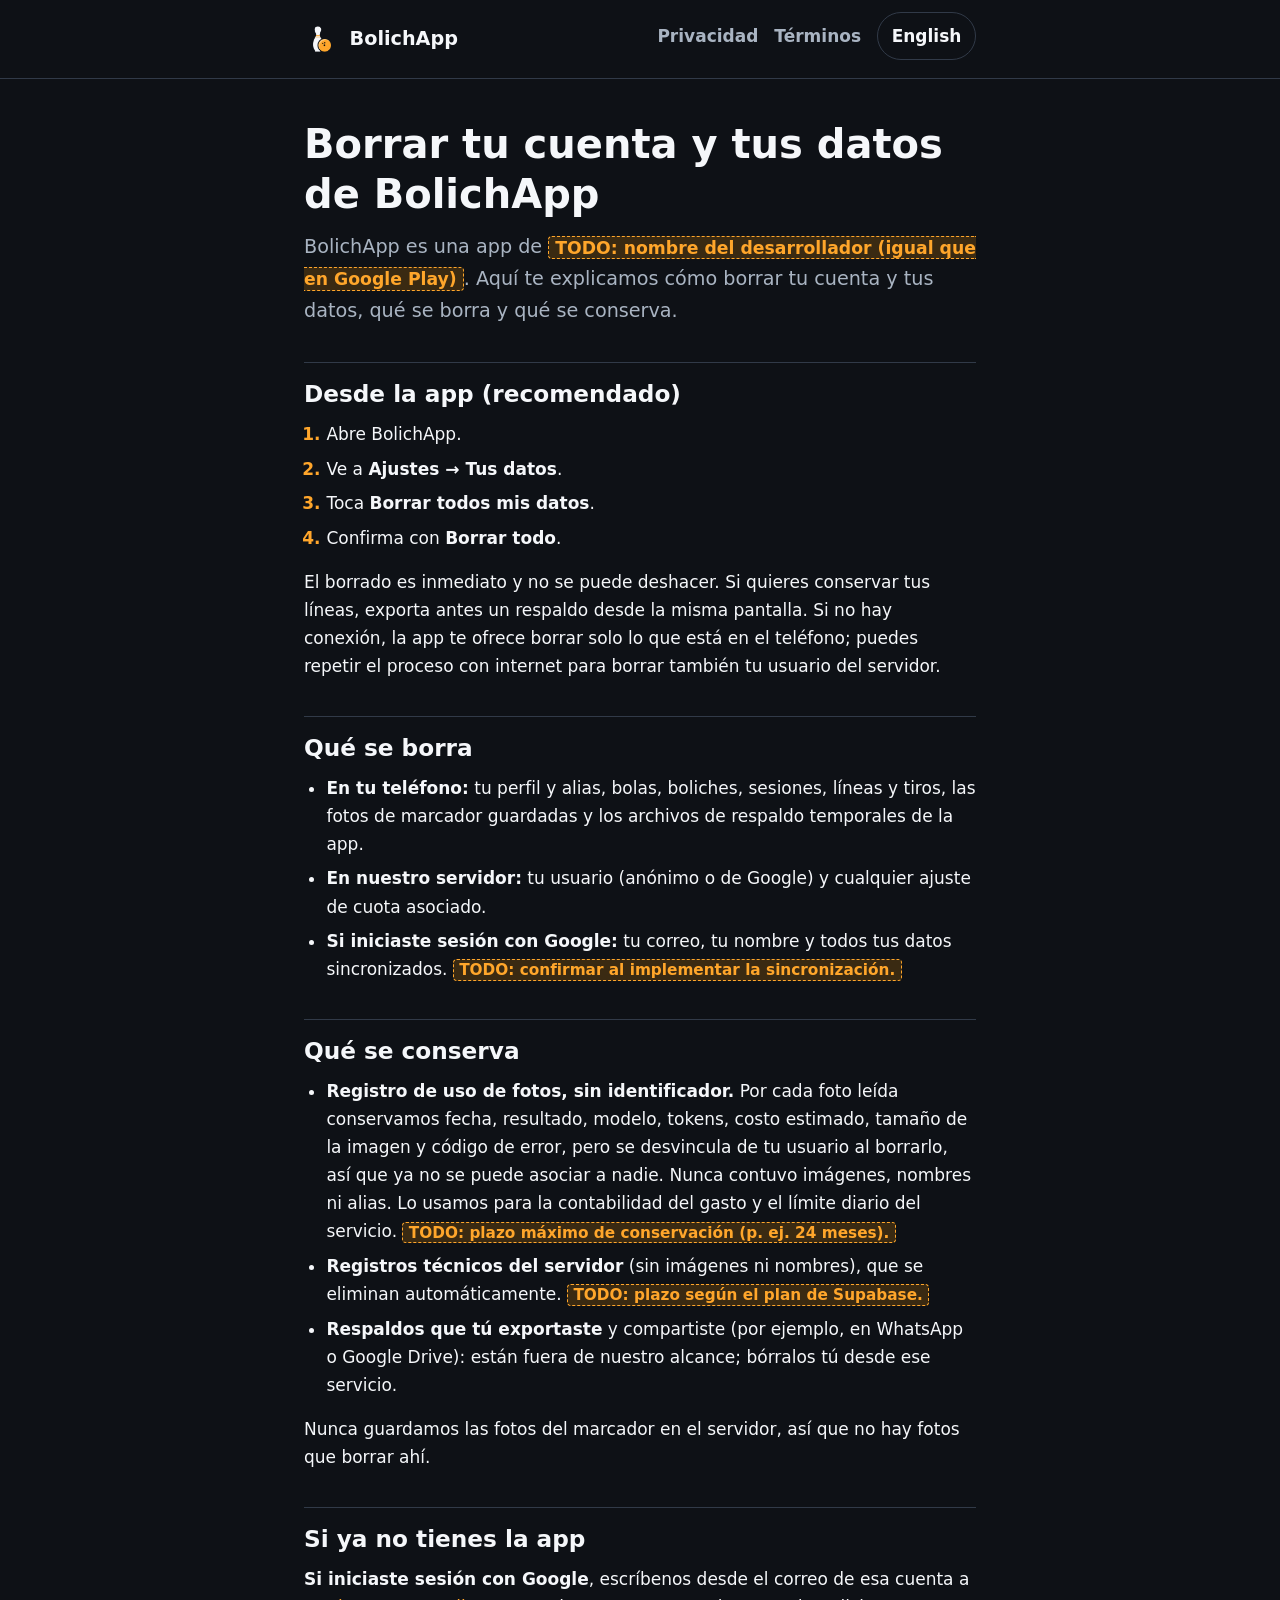
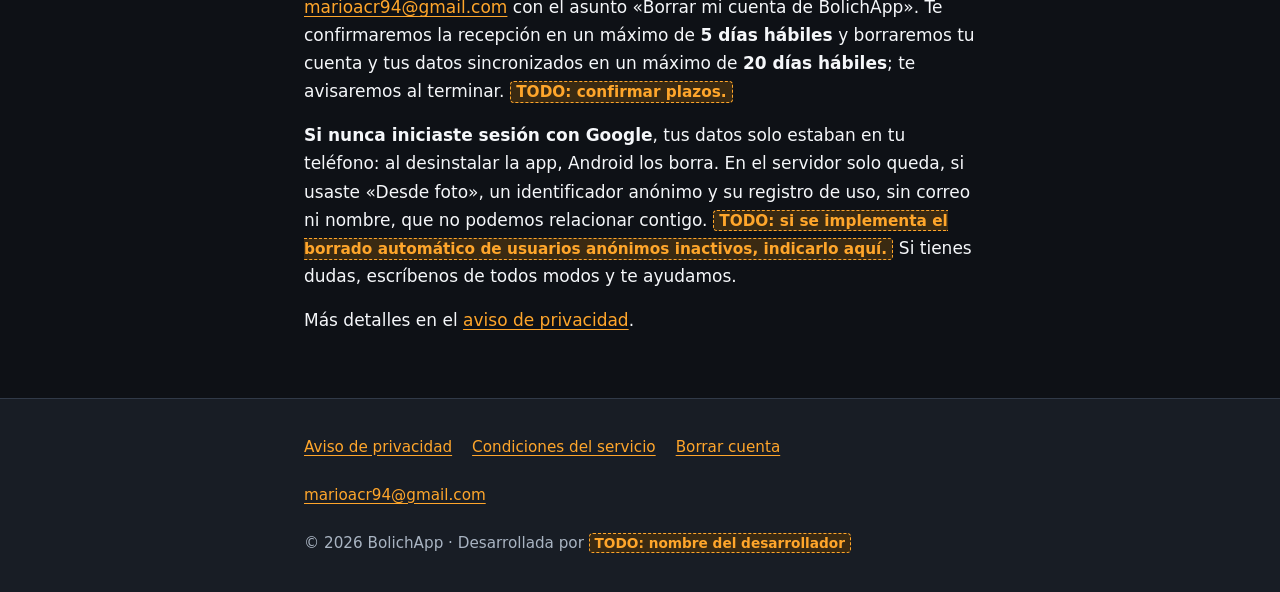
==== borrar-cuenta/index.html @ e895b665 "feat: initial public site" ====
<!doctype html>
<html lang="es-MX">
  <head>
    <meta charset="utf-8" />
    <meta name="viewport" content="width=device-width, initial-scale=1" />
    <title>Borrar tu cuenta · BolichApp</title>
    <meta
      name="description"
      content="Cómo borrar tu cuenta y tus datos de BolichApp, desde la app o por correo."
    />
    <meta name="theme-color" content="#0E1116" />
    <link rel="canonical" href="https://bolichapp.com/borrar-cuenta/" />
    <link rel="alternate" hreflang="es-MX" href="https://bolichapp.com/borrar-cuenta/" />
    <link rel="alternate" hreflang="en" href="https://bolichapp.com/en/delete-account/" />
    <link rel="alternate" hreflang="x-default" href="https://bolichapp.com/borrar-cuenta/" />
    <link rel="icon" href="/assets/favicon.png" type="image/png" />
    <link rel="apple-touch-icon" href="/assets/icon.png" />
    <link rel="stylesheet" href="/assets/style.css" />
  </head>
  <body>
    <a class="skip-link" href="#contenido">Saltar al contenido</a>
    <header class="site-header">
      <div class="wrap">
        <a class="brand" href="/"
          ><img src="/assets/icon.png" alt="" width="36" height="36" />BolichApp</a
        >
        <nav class="site-nav" aria-label="Principal">
          <ul>
            <li><a href="/privacidad/">Privacidad</a></li>
            <li><a href="/terminos/">Términos</a></li>
            <li>
              <a class="lang" href="/en/delete-account/" hreflang="en" lang="en">English</a>
            </li>
          </ul>
        </nav>
      </div>
    </header>

    <main id="contenido">
      <div class="wrap">
        <h1>Borrar tu cuenta y tus datos de BolichApp</h1>
        <p class="lead">
          BolichApp es una app de
          <span class="todo">TODO: nombre del desarrollador (igual que en Google Play)</span>. Aquí
          te explicamos cómo borrar tu cuenta y tus datos, qué se borra y qué se conserva.
        </p>

        <h2 id="app">Desde la app (recomendado)</h2>
        <ol class="steps">
          <li>Abre BolichApp.</li>
          <li>Ve a <span class="path">Ajustes → Tus datos</span>.</li>
          <li>Toca <span class="path">Borrar todos mis datos</span>.</li>
          <li>Confirma con <span class="path">Borrar todo</span>.</li>
        </ol>
        <p>
          El borrado es inmediato y no se puede deshacer. Si quieres conservar tus líneas, exporta
          antes un respaldo desde la misma pantalla. Si no hay conexión, la app te ofrece borrar
          solo lo que está en el teléfono; puedes repetir el proceso con internet para borrar
          también tu usuario del servidor.
        </p>

        <h2 id="que-se-borra">Qué se borra</h2>
        <ul>
          <li>
            <strong>En tu teléfono:</strong> tu perfil y alias, bolas, boliches, sesiones, líneas y
            tiros, las fotos de marcador guardadas y los archivos de respaldo temporales de la app.
          </li>
          <li>
            <strong>En nuestro servidor:</strong> tu usuario (anónimo o de Google) y cualquier
            ajuste de cuota asociado.
          </li>
          <li>
            <strong>Si iniciaste sesión con Google:</strong> tu correo, tu nombre y todos tus datos
            sincronizados.
            <span class="todo">TODO: confirmar al implementar la sincronización.</span>
          </li>
        </ul>

        <h2 id="que-se-conserva">Qué se conserva</h2>
        <ul>
          <li>
            <strong>Registro de uso de fotos, sin identificador.</strong> Por cada foto leída
            conservamos fecha, resultado, modelo, tokens, costo estimado, tamaño de la imagen y
            código de error, pero se desvincula de tu usuario al borrarlo, así que ya no se puede
            asociar a nadie. Nunca contuvo imágenes, nombres ni alias. Lo usamos para la
            contabilidad del gasto y el límite diario del servicio.
            <span class="todo">TODO: plazo máximo de conservación (p. ej. 24 meses).</span>
          </li>
          <li>
            <strong>Registros técnicos del servidor</strong> (sin imágenes ni nombres), que se
            eliminan automáticamente.
            <span class="todo">TODO: plazo según el plan de Supabase.</span>
          </li>
          <li>
            <strong>Respaldos que tú exportaste</strong> y compartiste (por ejemplo, en WhatsApp o
            Google Drive): están fuera de nuestro alcance; bórralos tú desde ese servicio.
          </li>
        </ul>
        <p>
          Nunca guardamos las fotos del marcador en el servidor, así que no hay fotos que borrar
          ahí.
        </p>

        <h2 id="correo">Si ya no tienes la app</h2>
        <p>
          <strong>Si iniciaste sesión con Google</strong>, escríbenos desde el correo de esa cuenta
          a
          <a href="mailto:marioacr94@gmail.com?subject=Borrar%20mi%20cuenta%20de%20BolichApp"
            >marioacr94@gmail.com</a
          >
          con el asunto «Borrar mi cuenta de BolichApp». Te confirmaremos la recepción en un máximo
          de <strong>5 días hábiles</strong> y borraremos tu cuenta y tus datos sincronizados en un
          máximo de <strong>20 días hábiles</strong>; te avisaremos al terminar.
          <span class="todo">TODO: confirmar plazos.</span>
        </p>
        <p>
          <strong>Si nunca iniciaste sesión con Google</strong>, tus datos solo estaban en tu
          teléfono: al desinstalar la app, Android los borra. En el servidor solo queda, si usaste
          «Desde foto», un identificador anónimo y su registro de uso, sin correo ni nombre, que no
          podemos relacionar contigo.
          <span class="todo"
            >TODO: si se implementa el borrado automático de usuarios anónimos inactivos, indicarlo
            aquí.</span
          >
          Si tienes dudas, escríbenos de todos modos y te ayudamos.
        </p>
        <p>Más detalles en el <a href="/privacidad/">aviso de privacidad</a>.</p>
      </div>
    </main>

    <footer class="site-footer">
      <div class="wrap">
        <nav aria-label="Legal">
          <ul>
            <li><a href="/privacidad/">Aviso de privacidad</a></li>
            <li><a href="/terminos/">Condiciones del servicio</a></li>
            <li><a href="/borrar-cuenta/" aria-current="page">Borrar cuenta</a></li>
            <li><a href="mailto:marioacr94@gmail.com">marioacr94@gmail.com</a></li>
          </ul>
        </nav>
        <p>
          © 2026 BolichApp · Desarrollada por
          <span class="todo">TODO: nombre del desarrollador</span>
        </p>
      </div>
    </footer>
  </body>
</html>
---- assets/style.css ----
/*
 * BolichApp public site. Colors match the app (src/theme/tokens.ts); dark theme only.
 * No JavaScript, cookies or external resources: system fonts only.
 */
:root {
  color-scheme: dark;
  --background: #0e1116;
  --surface: #181d25;
  --surface-raised: #232a35;
  --border: #313a48;
  --text: #f5f7fa;
  --text-secondary: #a9b4c2;
  --primary: #ffa62b;
  --on-primary: #1b1200;
  --primary-muted: #3a2a12;
  --danger: #ff6b6b;
  --danger-muted: #3a1719;
  --info: #8ec5ff;
  --focus-surface: #172231;
  --focus-border: #2b3d55;
  --radius-sm: 8px;
  --radius-md: 12px;
  --radius-lg: 20px;
  --content: 44rem;
  --font:
    system-ui, -apple-system, 'Segoe UI', Roboto, 'Noto Sans', 'Helvetica Neue', Arial, sans-serif;
}

*,
*::before,
*::after {
  box-sizing: border-box;
}

html {
  -webkit-text-size-adjust: 100%;
  text-size-adjust: 100%;
}

body {
  margin: 0;
  background: var(--background);
  color: var(--text);
  font-family: var(--font);
  font-size: 1.0625rem;
  line-height: 1.65;
  overflow-wrap: break-word;
}

img {
  max-width: 100%;
  height: auto;
}

a {
  color: var(--primary);
  text-underline-offset: 0.18em;
}

a:hover {
  text-decoration-thickness: 2px;
}

:focus-visible {
  outline: 3px solid var(--info);
  outline-offset: 3px;
  border-radius: 4px;
}

.skip-link {
  position: absolute;
  left: 1rem;
  top: -4rem;
  z-index: 10;
  padding: 0.75rem 1rem;
  background: var(--primary);
  color: var(--on-primary);
  font-weight: 700;
  border-radius: var(--radius-sm);
  text-decoration: none;
}

.skip-link:focus {
  top: 1rem;
}

.wrap {
  width: 100%;
  max-width: var(--content);
  margin: 0 auto;
  padding: 0 1rem;
}

/* Header */
.site-header {
  border-bottom: 1px solid var(--border);
  background: var(--background);
}

.site-header .wrap {
  display: flex;
  flex-wrap: wrap;
  align-items: center;
  justify-content: space-between;
  gap: 0.5rem 1rem;
  padding-top: 0.75rem;
  padding-bottom: 0.75rem;
}

.brand {
  display: inline-flex;
  align-items: center;
  gap: 0.6rem;
  min-height: 48px;
  color: var(--text);
  font-weight: 800;
  font-size: 1.2rem;
  text-decoration: none;
}

.brand img {
  width: 36px;
  height: 36px;
  border-radius: var(--radius-sm);
}

.site-nav ul {
  display: flex;
  flex-wrap: wrap;
  align-items: center;
  gap: 0.25rem 1rem;
  margin: 0;
  padding: 0;
  list-style: none;
}

.site-nav a {
  display: inline-flex;
  align-items: center;
  min-height: 48px;
  color: var(--text-secondary);
  text-decoration: none;
  font-weight: 600;
}

.site-nav a:hover,
.site-nav a[aria-current='page'] {
  color: var(--text);
}

.site-nav a[aria-current='page'] {
  text-decoration: underline;
  text-decoration-color: var(--primary);
  text-decoration-thickness: 2px;
}

.site-nav .lang {
  padding: 0 0.85rem;
  border: 1px solid var(--border);
  border-radius: 999px;
  color: var(--text);
}

/* Main */
main {
  padding: 2rem 0 3rem;
}

h1,
h2,
h3 {
  line-height: 1.25;
  margin: 2.25rem 0 0.75rem;
}

h1 {
  font-size: clamp(1.9rem, 5vw, 2.5rem);
  font-weight: 800;
  margin-top: 0.5rem;
}

h2 {
  font-size: 1.45rem;
  padding-top: 1rem;
  border-top: 1px solid var(--border);
}

h3 {
  font-size: 1.15rem;
  margin-top: 1.75rem;
}

p,
ul,
ol,
dl {
  margin: 0 0 1rem;
}

ul,
ol {
  padding-left: 1.4rem;
}

li {
  margin-bottom: 0.4rem;
}

li > ul {
  margin-top: 0.4rem;
}

strong {
  font-weight: 700;
}

.lead {
  font-size: 1.2rem;
  color: var(--text-secondary);
}

.meta {
  color: var(--text-secondary);
  font-size: 0.95rem;
}

.card {
  margin: 1.25rem 0;
  padding: 1rem 1.25rem;
  background: var(--surface);
  border: 1px solid var(--border);
  border-radius: var(--radius-md);
}

.card > :last-child {
  margin-bottom: 0;
}

.card h2,
.card h3 {
  margin-top: 0;
  padding-top: 0;
  border-top: 0;
}

.card.focus {
  background: var(--focus-surface);
  border-color: var(--focus-border);
}

.card.warning {
  background: var(--danger-muted);
  border-color: var(--danger);
}

.toc ol {
  margin: 0;
  columns: 2 14rem;
  column-gap: 2rem;
}

.toc li {
  break-inside: avoid;
}

.steps li::marker {
  color: var(--primary);
  font-weight: 700;
}

.path {
  font-weight: 700;
  color: var(--text);
}

kbd,
code {
  font-family: ui-monospace, 'Cascadia Code', Consolas, monospace;
  font-size: 0.92em;
  padding: 0.1em 0.35em;
  background: var(--surface-raised);
  border-radius: 4px;
}

/* Pending items the developer must confirm before publishing (grep "TODO"). */
.todo {
  display: inline;
  padding: 0.05em 0.35em;
  background: var(--primary-muted);
  color: var(--primary);
  border: 1px dashed var(--primary);
  border-radius: 4px;
  font-size: 0.9em;
  font-weight: 600;
}

/* Home */
.hero {
  display: grid;
  gap: 1.25rem;
  justify-items: start;
  padding: 1rem 0 1.5rem;
}

.hero img {
  width: 104px;
  height: 104px;
  border-radius: 24px;
}

.hero h1 {
  margin: 0;
}

.hero .lead {
  margin: 0;
}

.button {
  display: inline-flex;
  align-items: center;
  justify-content: center;
  min-height: 48px;
  padding: 0.6rem 1.4rem;
  border-radius: 999px;
  background: var(--primary);
  color: var(--on-primary);
  font-weight: 700;
  text-decoration: none;
}

.features {
  display: grid;
  gap: 1rem;
  grid-template-columns: repeat(auto-fit, minmax(16rem, 1fr));
  margin: 1.5rem 0;
  padding: 0;
  list-style: none;
}

.features li {
  margin: 0;
  padding: 1rem 1.25rem;
  background: var(--surface);
  border: 1px solid var(--border);
  border-radius: var(--radius-md);
}

.features h3 {
  margin: 0 0 0.4rem;
  color: var(--primary);
}

.features p {
  margin: 0;
  color: var(--text-secondary);
}

/* Footer */
.site-footer {
  border-top: 1px solid var(--border);
  background: var(--surface);
  color: var(--text-secondary);
  font-size: 0.95rem;
}

.site-footer .wrap {
  padding-top: 1.5rem;
  padding-bottom: 2rem;
}

.site-footer ul {
  display: flex;
  flex-wrap: wrap;
  gap: 0 1.25rem;
  margin: 0 0 0.75rem;
  padding: 0;
  list-style: none;
}

.site-footer li {
  margin: 0;
}

.site-footer a {
  display: inline-flex;
  align-items: center;
  min-height: 48px;
}

.site-footer p {
  margin: 0.25rem 0;
}
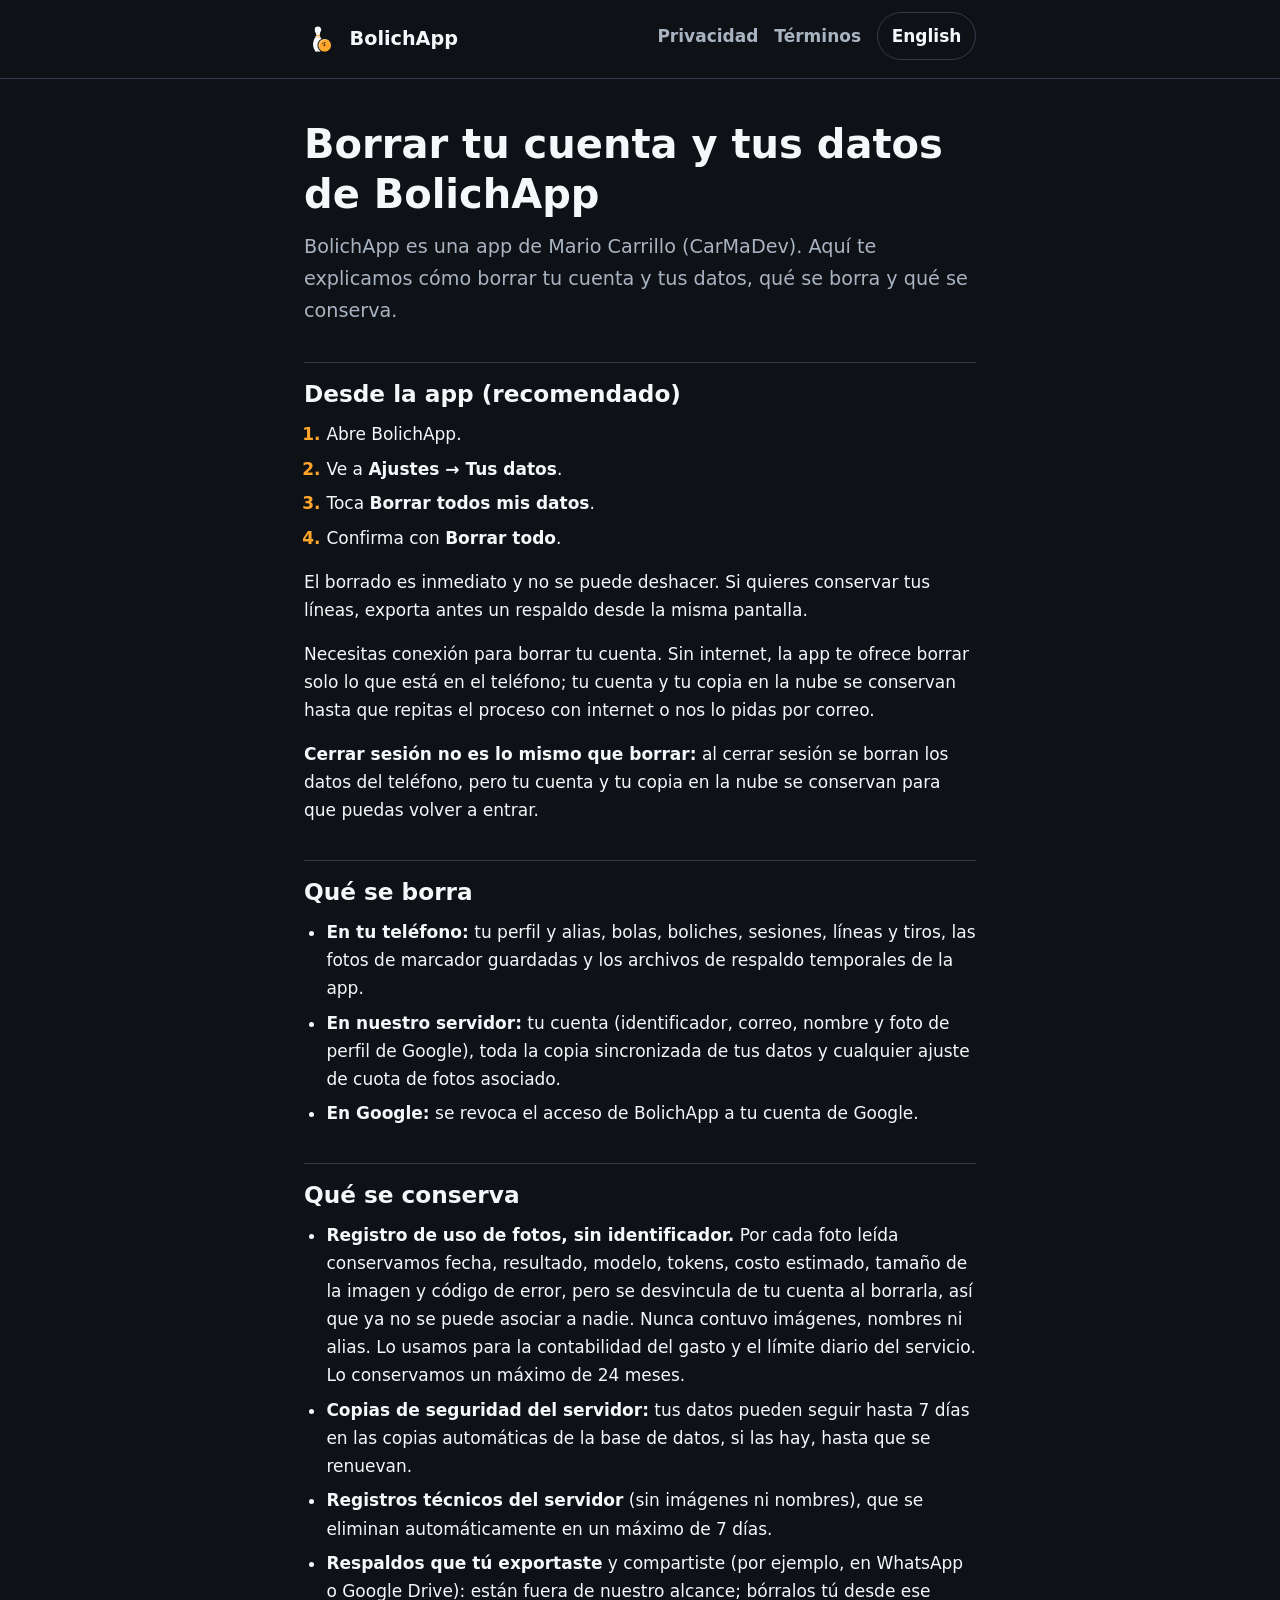
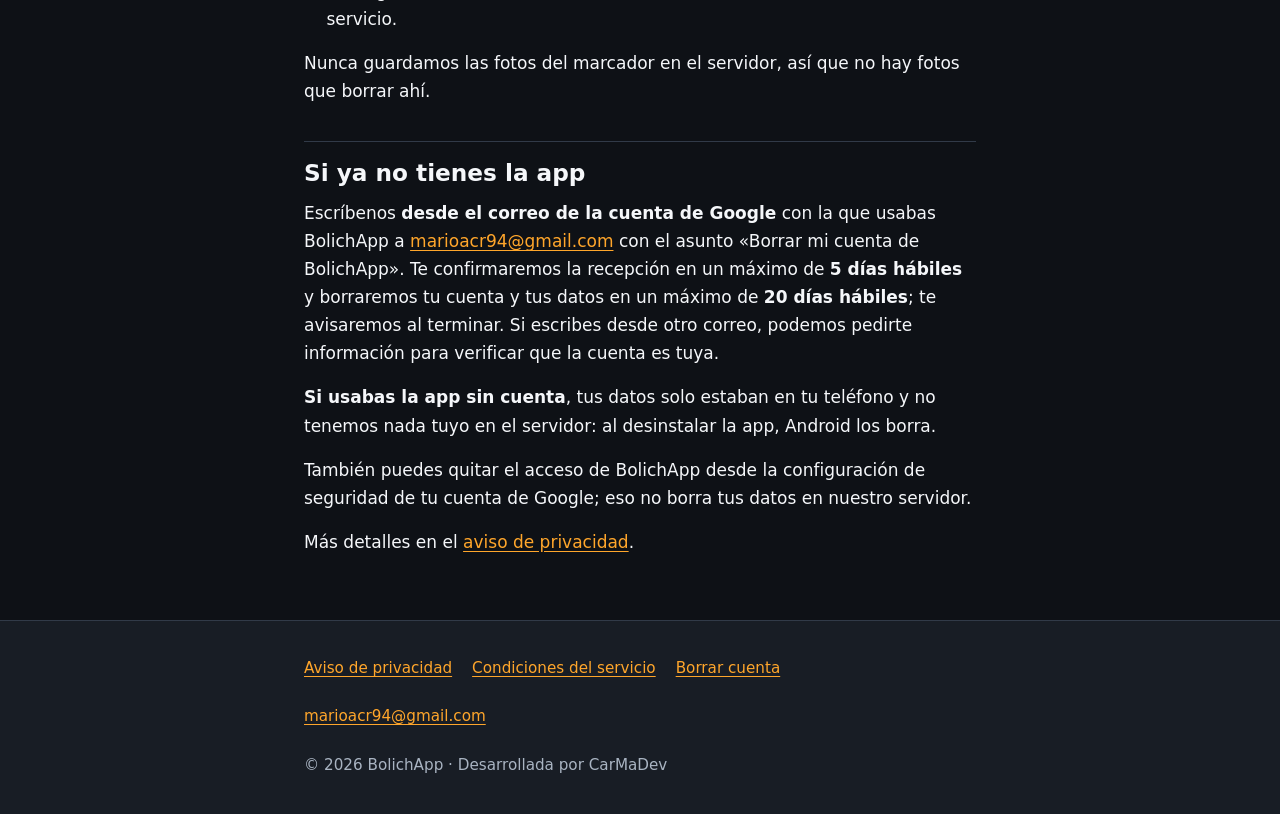
==== commit eff59f70: "docs: describe Google account and cloud sync, fill in legal details - Privacy, terms and account del" ====
--- a/borrar-cuenta/index.html
+++ b/borrar-cuenta/index.html
@@ -40,9 +40,8 @@
       <div class="wrap">
         <h1>Borrar tu cuenta y tus datos de BolichApp</h1>
         <p class="lead">
-          BolichApp es una app de
-          <span class="todo">TODO: nombre del desarrollador (igual que en Google Play)</span>. Aquí
-          te explicamos cómo borrar tu cuenta y tus datos, qué se borra y qué se conserva.
+          BolichApp es una app de Mario Carrillo (CarMaDev). Aquí te explicamos cómo borrar tu
+          cuenta y tus datos, qué se borra y qué se conserva.
         </p>
 
         <h2 id="app">Desde la app (recomendado)</h2>
@@ -54,9 +53,17 @@
         </ol>
         <p>
           El borrado es inmediato y no se puede deshacer. Si quieres conservar tus líneas, exporta
-          antes un respaldo desde la misma pantalla. Si no hay conexión, la app te ofrece borrar
-          solo lo que está en el teléfono; puedes repetir el proceso con internet para borrar
-          también tu usuario del servidor.
+          antes un respaldo desde la misma pantalla.
+        </p>
+        <p>
+          Necesitas conexión para borrar tu cuenta. Sin internet, la app te ofrece borrar solo lo
+          que está en el teléfono; tu cuenta y tu copia en la nube se conservan hasta que repitas el
+          proceso con internet o nos lo pidas por correo.
+        </p>
+        <p>
+          <strong>Cerrar sesión no es lo mismo que borrar:</strong> al cerrar sesión se borran los
+          datos del teléfono, pero tu cuenta y tu copia en la nube se conservan para que puedas
+          volver a entrar.
         </p>
 
         <h2 id="que-se-borra">Qué se borra</h2>
@@ -66,13 +73,12 @@
             tiros, las fotos de marcador guardadas y los archivos de respaldo temporales de la app.
           </li>
           <li>
-            <strong>En nuestro servidor:</strong> tu usuario (anónimo o de Google) y cualquier
-            ajuste de cuota asociado.
+            <strong>En nuestro servidor:</strong> tu cuenta (identificador, correo, nombre y foto de
+            perfil de Google), toda la copia sincronizada de tus datos y cualquier ajuste de cuota
+            de fotos asociado.
           </li>
           <li>
-            <strong>Si iniciaste sesión con Google:</strong> tu correo, tu nombre y todos tus datos
-            sincronizados.
-            <span class="todo">TODO: confirmar al implementar la sincronización.</span>
+            <strong>En Google:</strong> se revoca el acceso de BolichApp a tu cuenta de Google.
           </li>
         </ul>
 
@@ -81,15 +87,18 @@
           <li>
             <strong>Registro de uso de fotos, sin identificador.</strong> Por cada foto leída
             conservamos fecha, resultado, modelo, tokens, costo estimado, tamaño de la imagen y
-            código de error, pero se desvincula de tu usuario al borrarlo, así que ya no se puede
+            código de error, pero se desvincula de tu cuenta al borrarla, así que ya no se puede
             asociar a nadie. Nunca contuvo imágenes, nombres ni alias. Lo usamos para la
-            contabilidad del gasto y el límite diario del servicio.
-            <span class="todo">TODO: plazo máximo de conservación (p. ej. 24 meses).</span>
+            contabilidad del gasto y el límite diario del servicio. Lo conservamos un máximo de 24
+            meses.
+          </li>
+          <li>
+            <strong>Copias de seguridad del servidor:</strong> tus datos pueden seguir hasta 7 días
+            en las copias automáticas de la base de datos, si las hay, hasta que se renuevan.
           </li>
           <li>
             <strong>Registros técnicos del servidor</strong> (sin imágenes ni nombres), que se
-            eliminan automáticamente.
-            <span class="todo">TODO: plazo según el plan de Supabase.</span>
+            eliminan automáticamente en un máximo de 7 días.
           </li>
           <li>
             <strong>Respaldos que tú exportaste</strong> y compartiste (por ejemplo, en WhatsApp o
@@ -103,26 +112,23 @@
 
         <h2 id="correo">Si ya no tienes la app</h2>
         <p>
-          <strong>Si iniciaste sesión con Google</strong>, escríbenos desde el correo de esa cuenta
-          a
+          Escríbenos <strong>desde el correo de la cuenta de Google</strong> con la que usabas
+          BolichApp a
           <a href="mailto:marioacr94@gmail.com?subject=Borrar%20mi%20cuenta%20de%20BolichApp"
             >marioacr94@gmail.com</a
           >
           con el asunto «Borrar mi cuenta de BolichApp». Te confirmaremos la recepción en un máximo
-          de <strong>5 días hábiles</strong> y borraremos tu cuenta y tus datos sincronizados en un
-          máximo de <strong>20 días hábiles</strong>; te avisaremos al terminar.
-          <span class="todo">TODO: confirmar plazos.</span>
+          de <strong>5 días hábiles</strong> y borraremos tu cuenta y tus datos en un máximo de
+          <strong>20 días hábiles</strong>; te avisaremos al terminar. Si escribes desde otro
+          correo, podemos pedirte información para verificar que la cuenta es tuya.
         </p>
         <p>
-          <strong>Si nunca iniciaste sesión con Google</strong>, tus datos solo estaban en tu
-          teléfono: al desinstalar la app, Android los borra. En el servidor solo queda, si usaste
-          «Desde foto», un identificador anónimo y su registro de uso, sin correo ni nombre, que no
-          podemos relacionar contigo.
-          <span class="todo"
-            >TODO: si se implementa el borrado automático de usuarios anónimos inactivos, indicarlo
-            aquí.</span
-          >
-          Si tienes dudas, escríbenos de todos modos y te ayudamos.
+          <strong>Si usabas la app sin cuenta</strong>, tus datos solo estaban en tu teléfono y no
+          tenemos nada tuyo en el servidor: al desinstalar la app, Android los borra.
+        </p>
+        <p>
+          También puedes quitar el acceso de BolichApp desde la configuración de seguridad de tu
+          cuenta de Google; eso no borra tus datos en nuestro servidor.
         </p>
         <p>Más detalles en el <a href="/privacidad/">aviso de privacidad</a>.</p>
       </div>
@@ -138,10 +144,7 @@
             <li><a href="mailto:marioacr94@gmail.com">marioacr94@gmail.com</a></li>
           </ul>
         </nav>
-        <p>
-          © 2026 BolichApp · Desarrollada por
-          <span class="todo">TODO: nombre del desarrollador</span>
-        </p>
+        <p>© 2026 BolichApp · Desarrollada por CarMaDev</p>
       </div>
     </footer>
   </body>
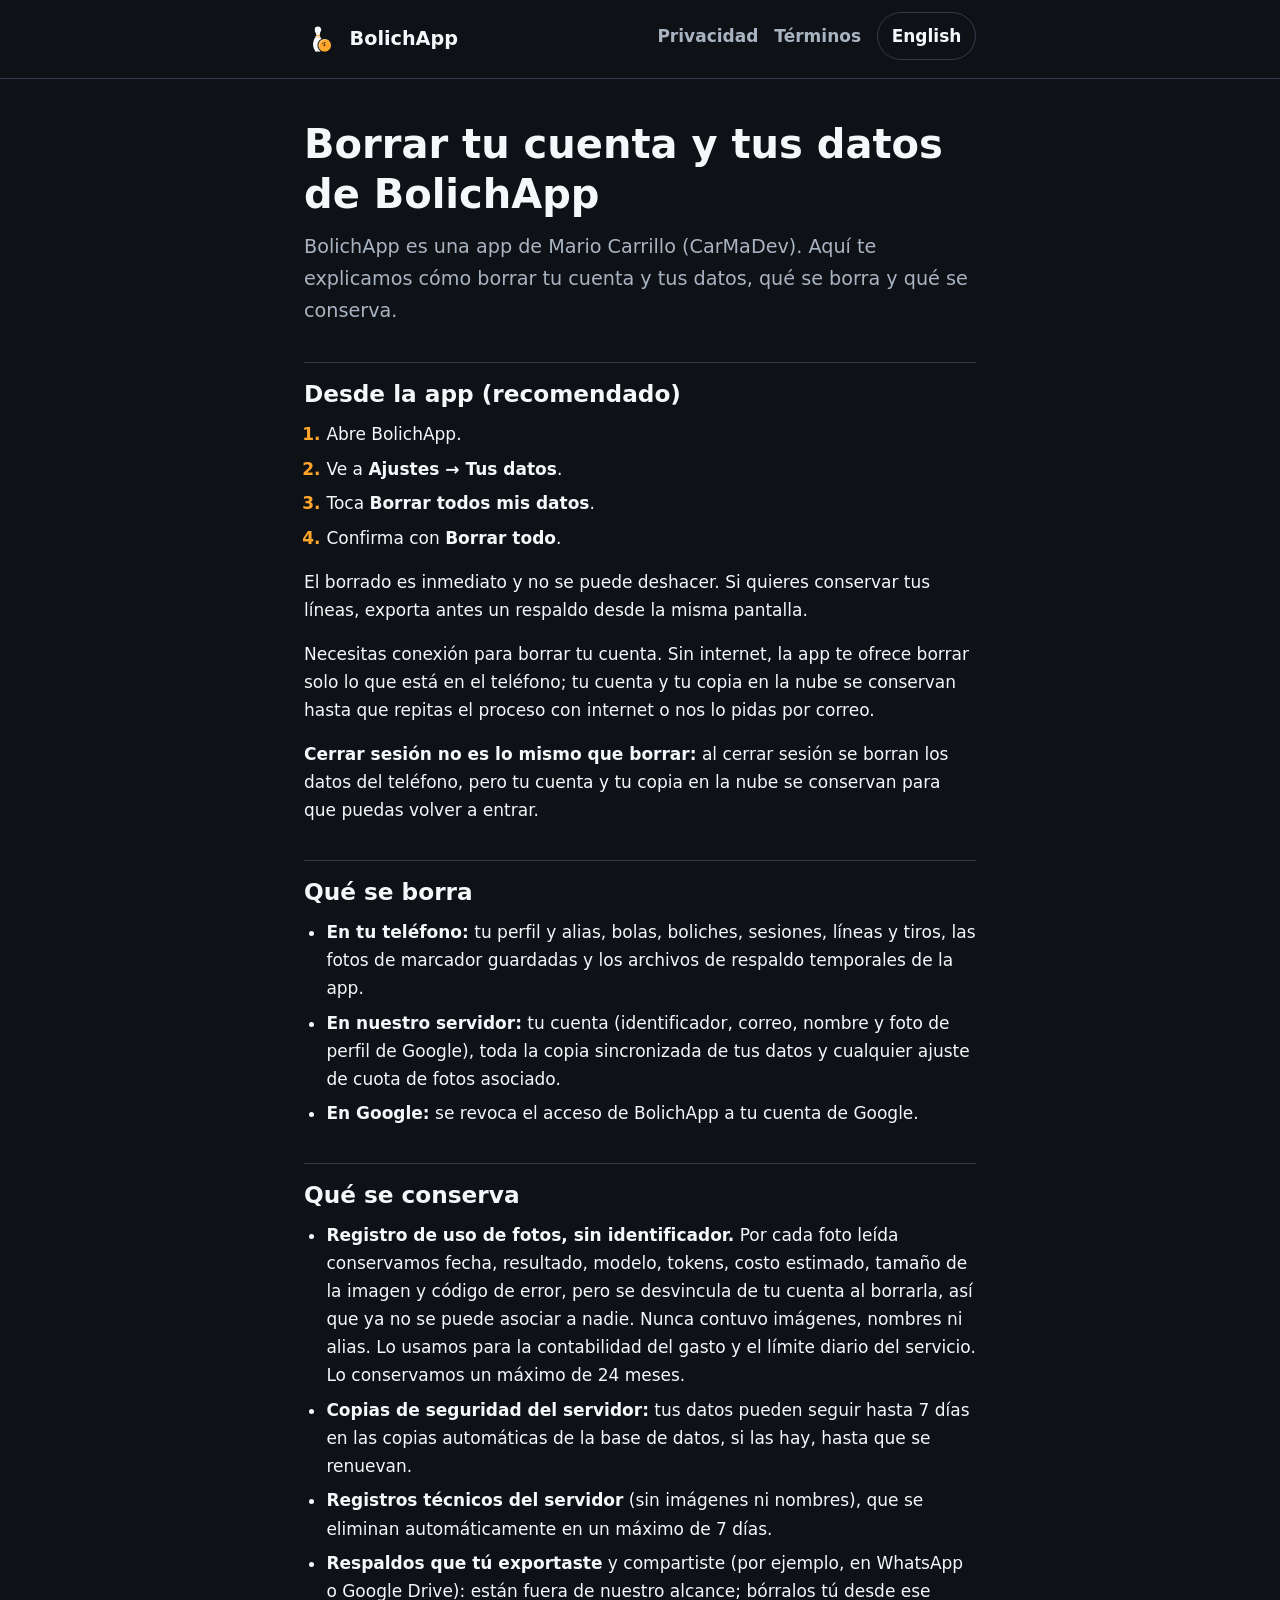
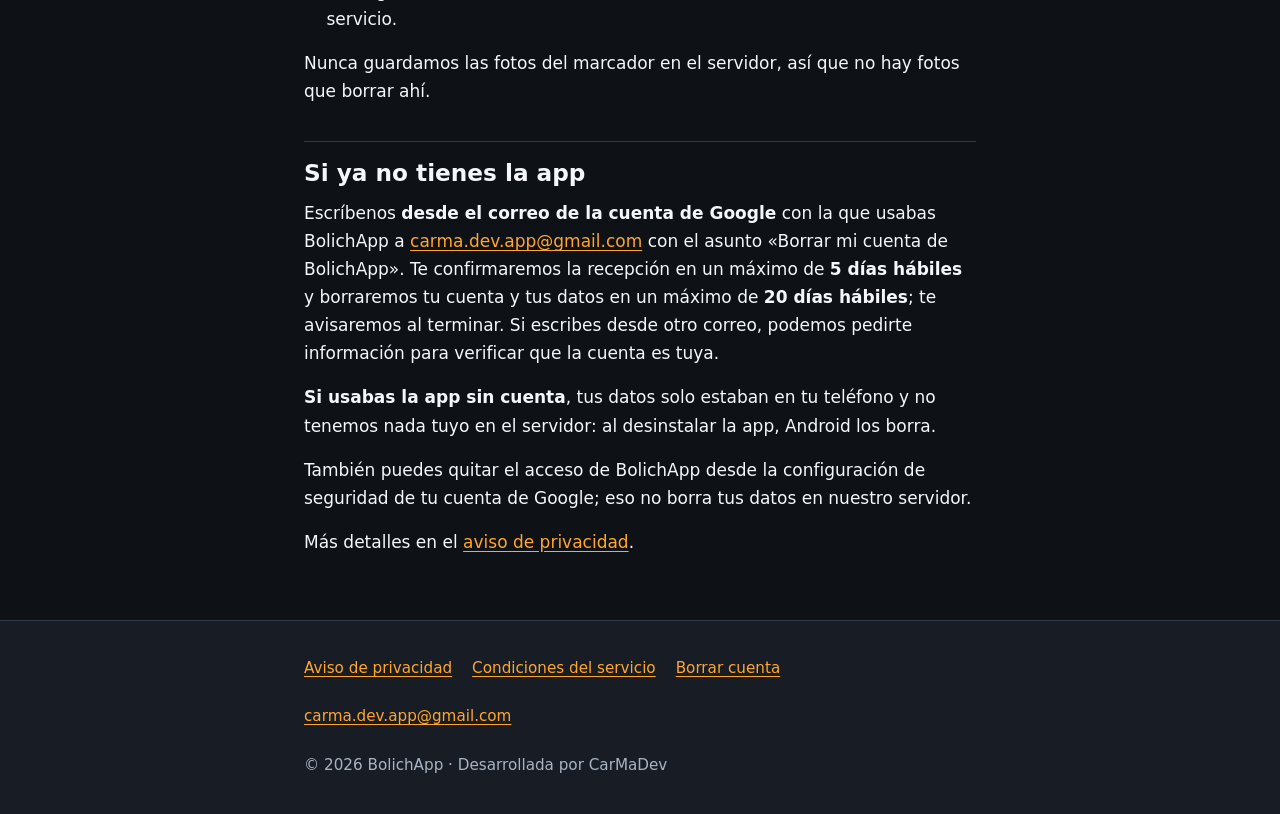
==== commit ca6d36f9: "docs: new contact email and full address Co-Authored-By: Claude Opus 5.5 <noreply@anthropic.com>" ====
--- a/borrar-cuenta/index.html
+++ b/borrar-cuenta/index.html
@@ -114,8 +114,8 @@
         <p>
           Escríbenos <strong>desde el correo de la cuenta de Google</strong> con la que usabas
           BolichApp a
-          <a href="mailto:marioacr94@gmail.com?subject=Borrar%20mi%20cuenta%20de%20BolichApp"
-            >marioacr94@gmail.com</a
+          <a href="mailto:carma.dev.app@gmail.com?subject=Borrar%20mi%20cuenta%20de%20BolichApp"
+            >carma.dev.app@gmail.com</a
           >
           con el asunto «Borrar mi cuenta de BolichApp». Te confirmaremos la recepción en un máximo
           de <strong>5 días hábiles</strong> y borraremos tu cuenta y tus datos en un máximo de
@@ -141,7 +141,7 @@
             <li><a href="/privacidad/">Aviso de privacidad</a></li>
             <li><a href="/terminos/">Condiciones del servicio</a></li>
             <li><a href="/borrar-cuenta/" aria-current="page">Borrar cuenta</a></li>
-            <li><a href="mailto:marioacr94@gmail.com">marioacr94@gmail.com</a></li>
+            <li><a href="mailto:carma.dev.app@gmail.com">carma.dev.app@gmail.com</a></li>
           </ul>
         </nav>
         <p>© 2026 BolichApp · Desarrollada por CarMaDev</p>
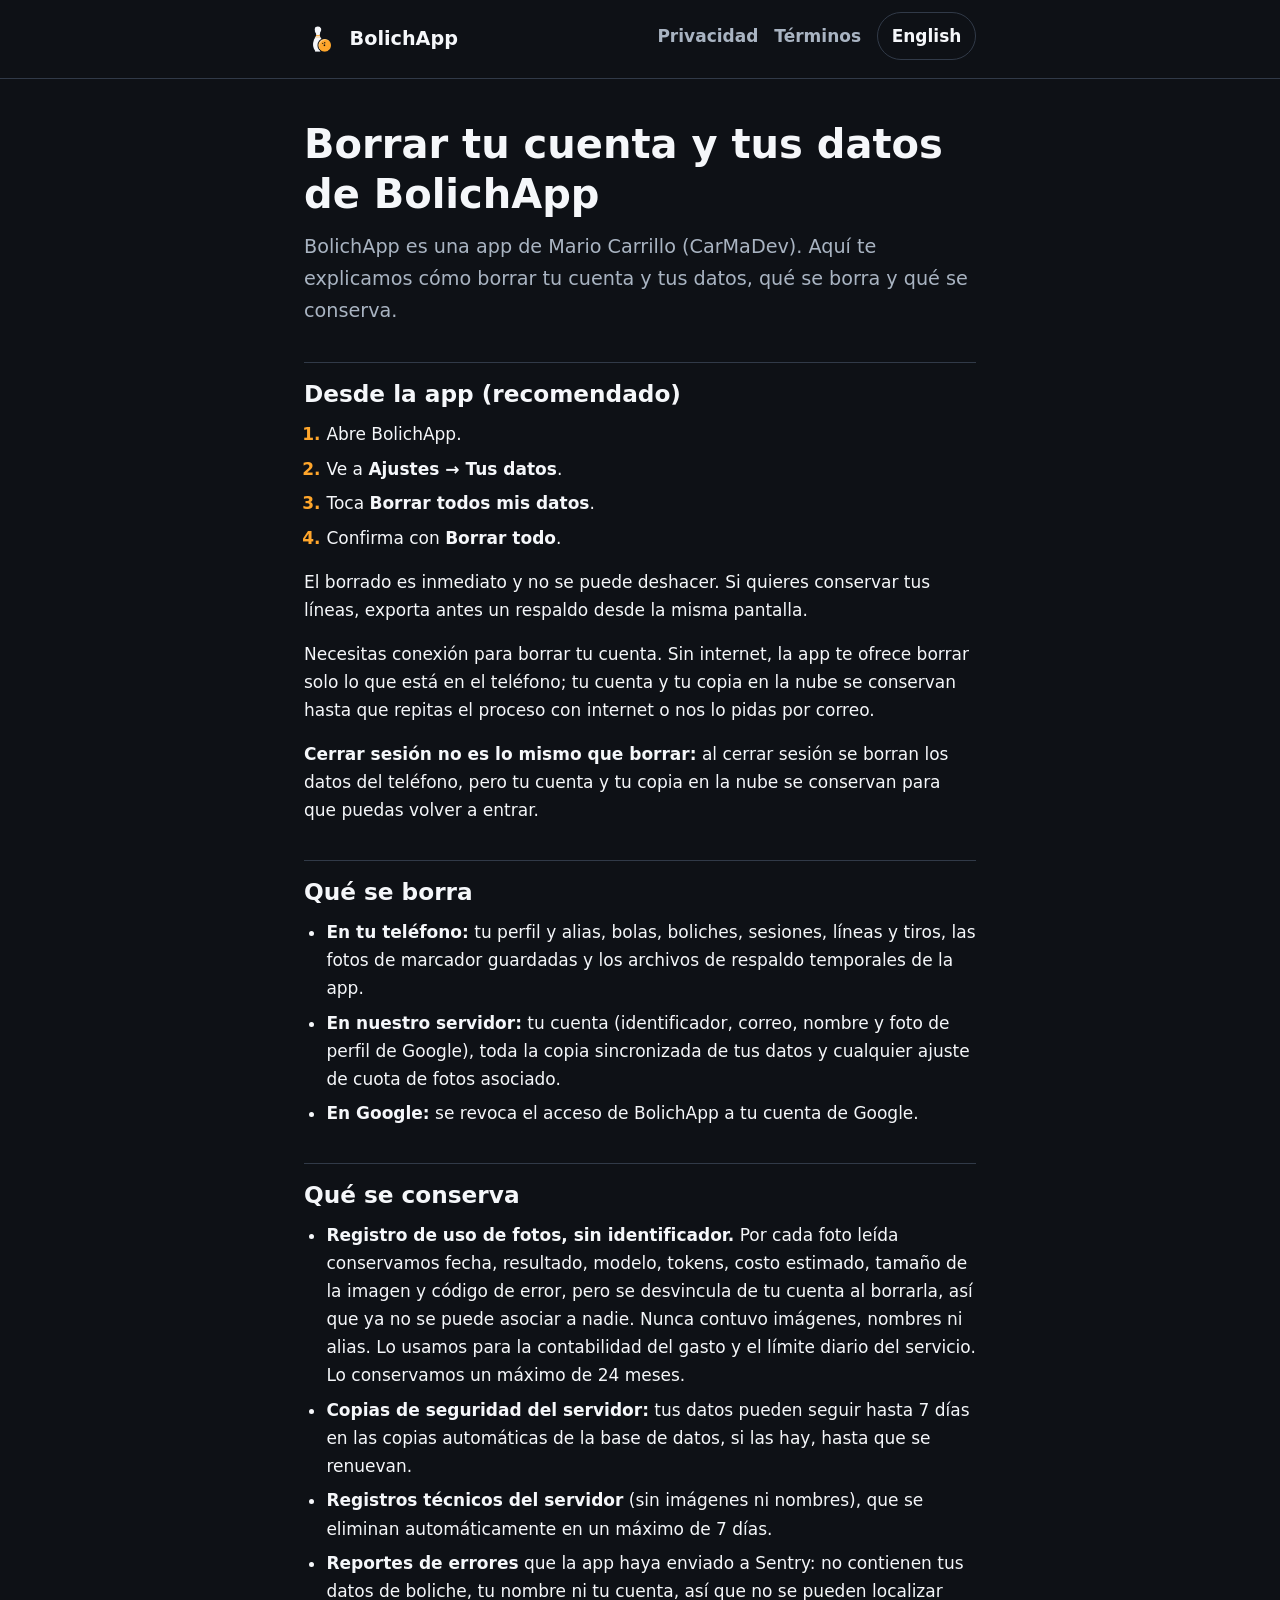
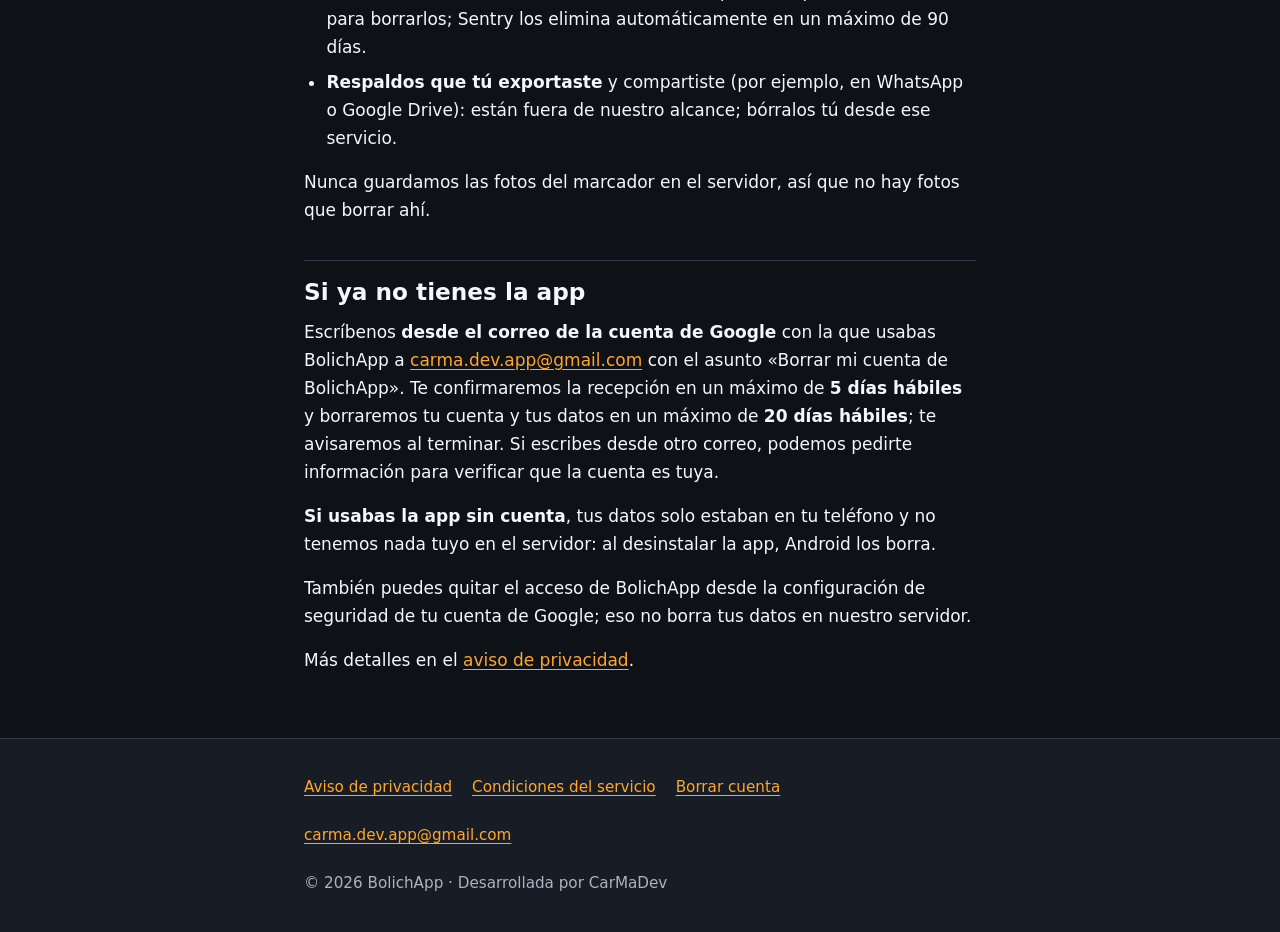
==== commit 1f4b3afc: "docs(privacy): describe error reports sent to Sentry (v1.2) Add an "Error reports" section (what is " ====
--- a/borrar-cuenta/index.html
+++ b/borrar-cuenta/index.html
@@ -101,6 +101,11 @@
             eliminan automáticamente en un máximo de 7 días.
           </li>
           <li>
+            <strong>Reportes de errores</strong> que la app haya enviado a Sentry: no contienen tus
+            datos de boliche, tu nombre ni tu cuenta, así que no se pueden localizar para borrarlos;
+            Sentry los elimina automáticamente en un máximo de 90 días.
+          </li>
+          <li>
             <strong>Respaldos que tú exportaste</strong> y compartiste (por ejemplo, en WhatsApp o
             Google Drive): están fuera de nuestro alcance; bórralos tú desde ese servicio.
           </li>
--- a/assets/style.css
+++ b/assets/style.css
@@ -190,6 +190,18 @@
   margin-top: 1.75rem;
 }
 
+h4 {
+  font-size: 1rem;
+  line-height: 1.25;
+  margin: 1.25rem 0 0.5rem;
+}
+
+.toc ol ol {
+  columns: auto;
+  margin-top: 0.25rem;
+  padding-left: 1.25rem;
+}
+
 p,
 ul,
 ol,
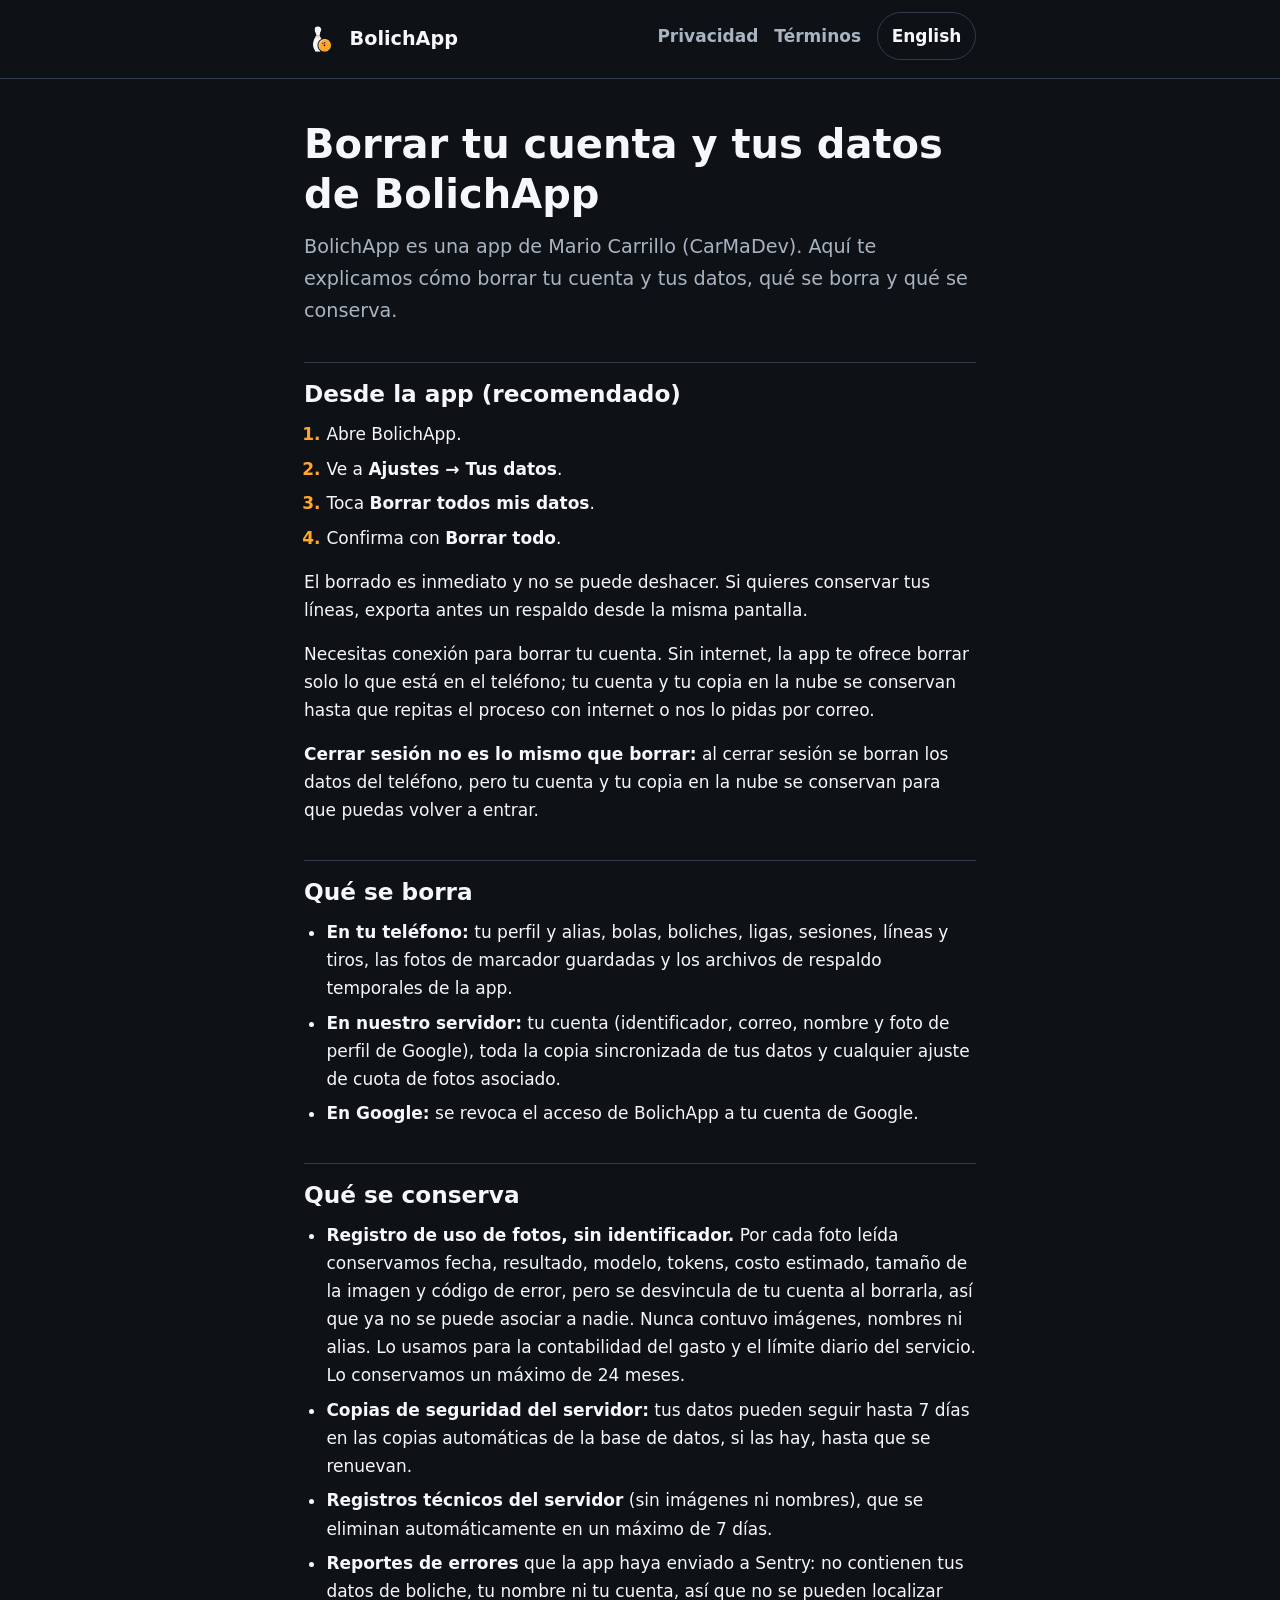
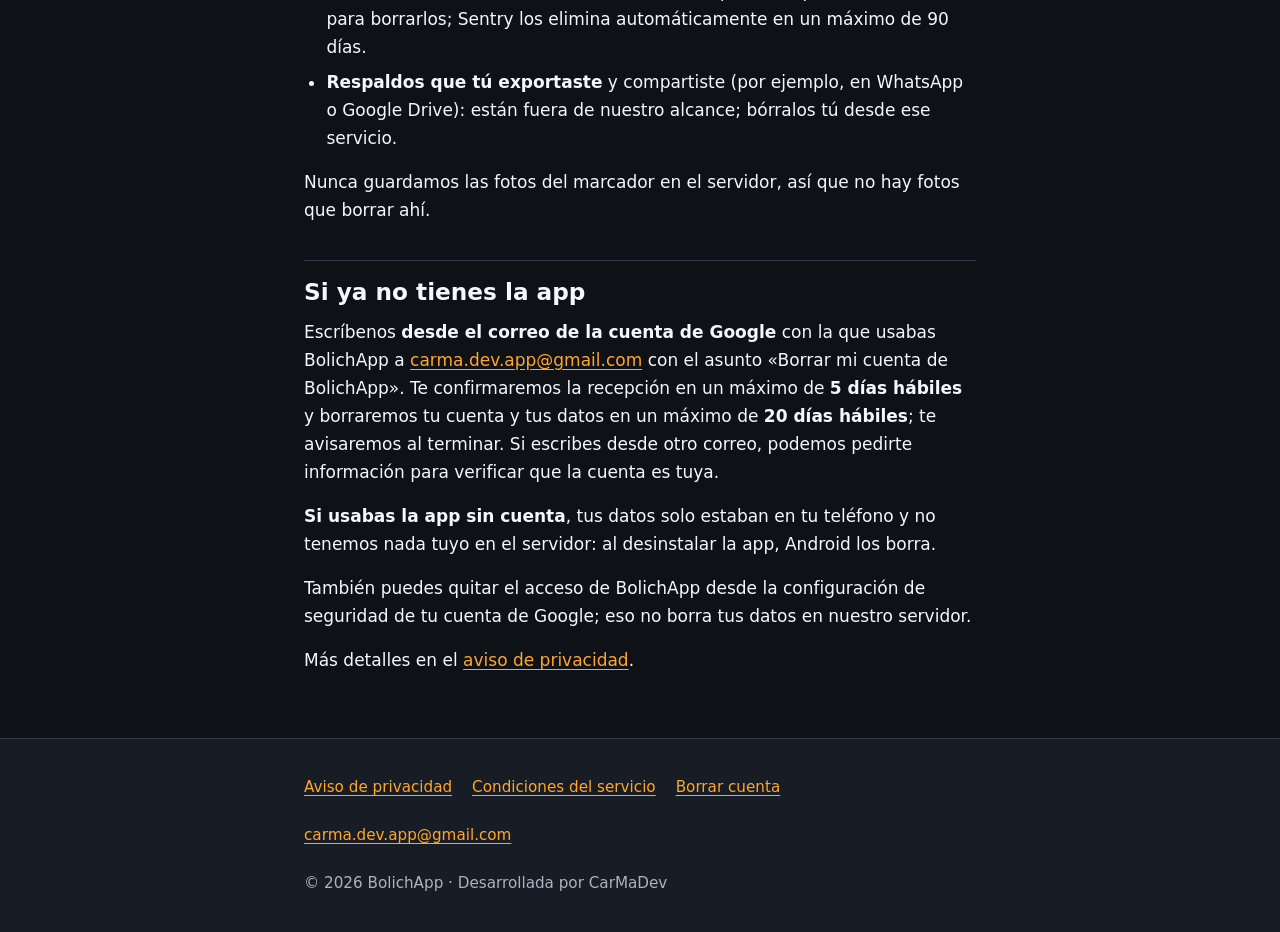
==== commit 113acaf4: "update privacy and delete account info" ====
--- a/borrar-cuenta/index.html
+++ b/borrar-cuenta/index.html
@@ -69,8 +69,9 @@
         <h2 id="que-se-borra">Qué se borra</h2>
         <ul>
           <li>
-            <strong>En tu teléfono:</strong> tu perfil y alias, bolas, boliches, sesiones, líneas y
-            tiros, las fotos de marcador guardadas y los archivos de respaldo temporales de la app.
+            <strong>En tu teléfono:</strong> tu perfil y alias, bolas, boliches, ligas, sesiones,
+            líneas y tiros, las fotos de marcador guardadas y los archivos de respaldo temporales
+            de la app.
           </li>
           <li>
             <strong>En nuestro servidor:</strong> tu cuenta (identificador, correo, nombre y foto de
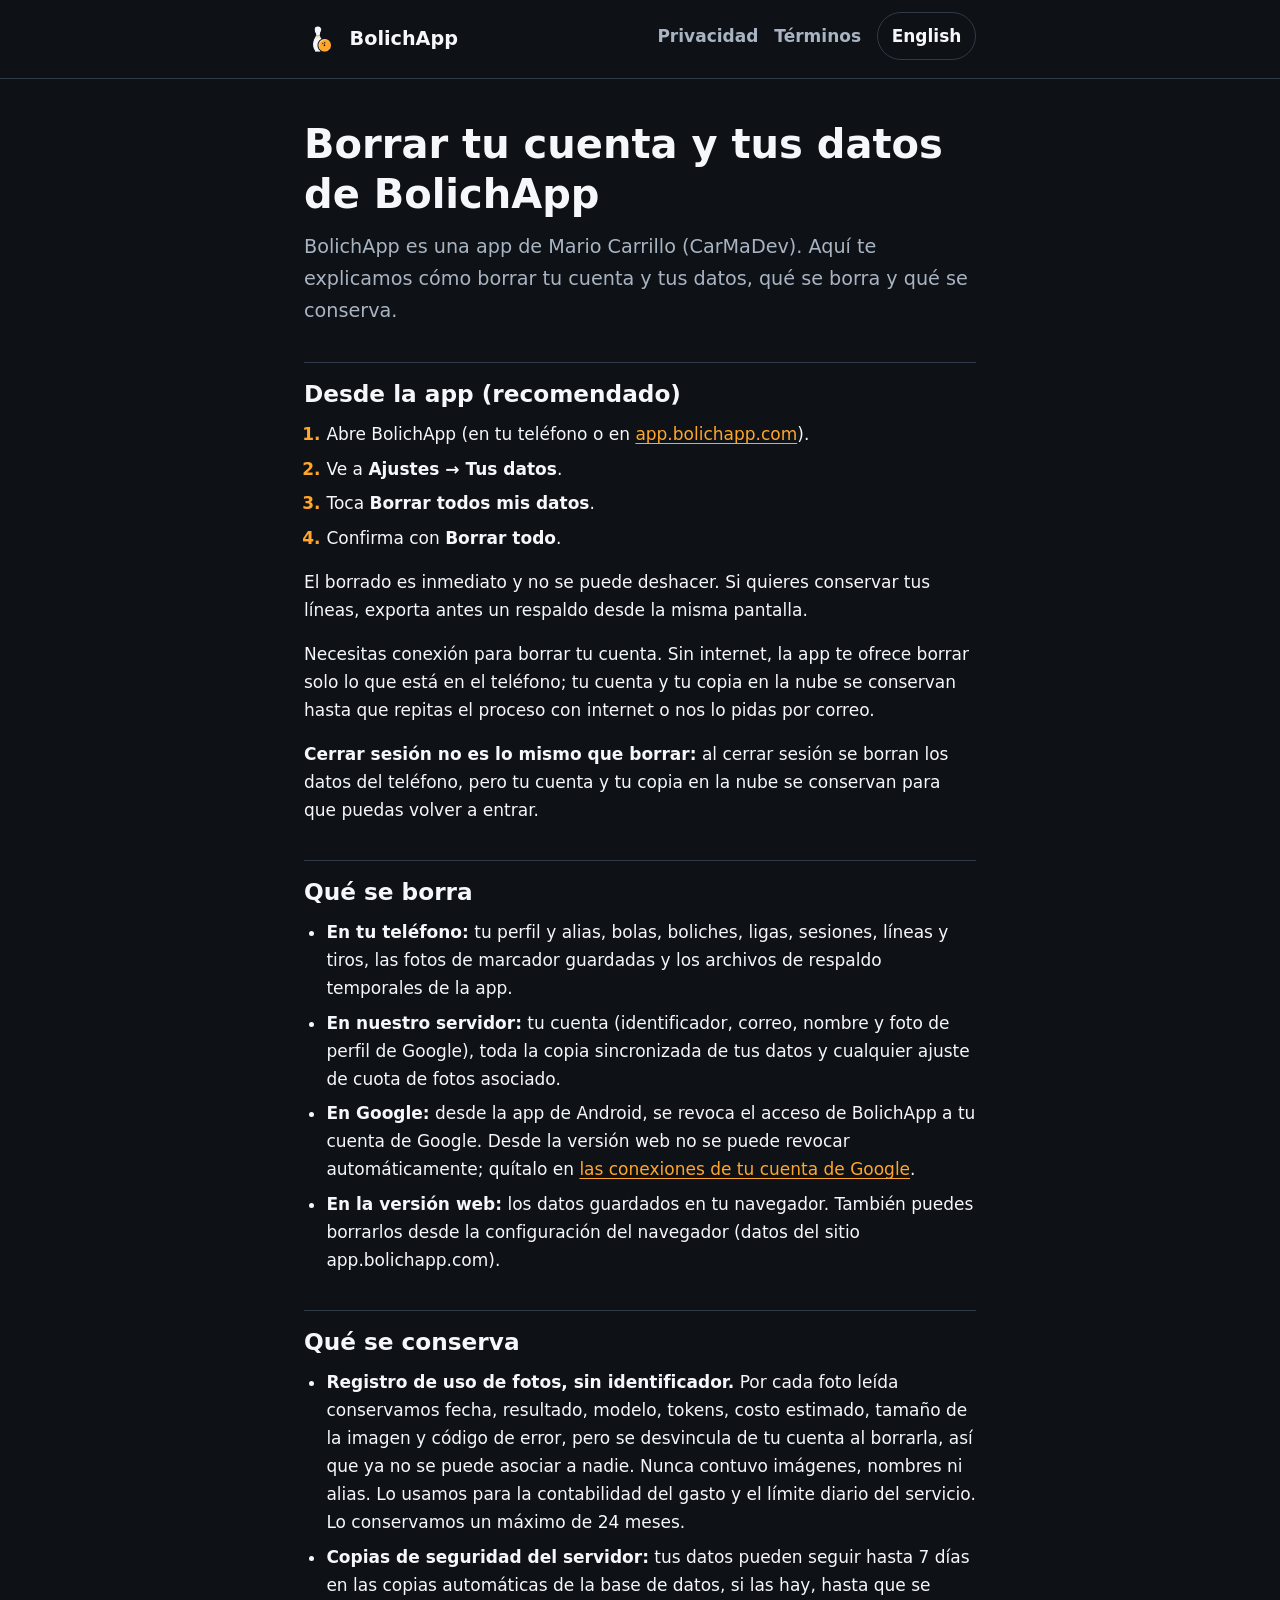
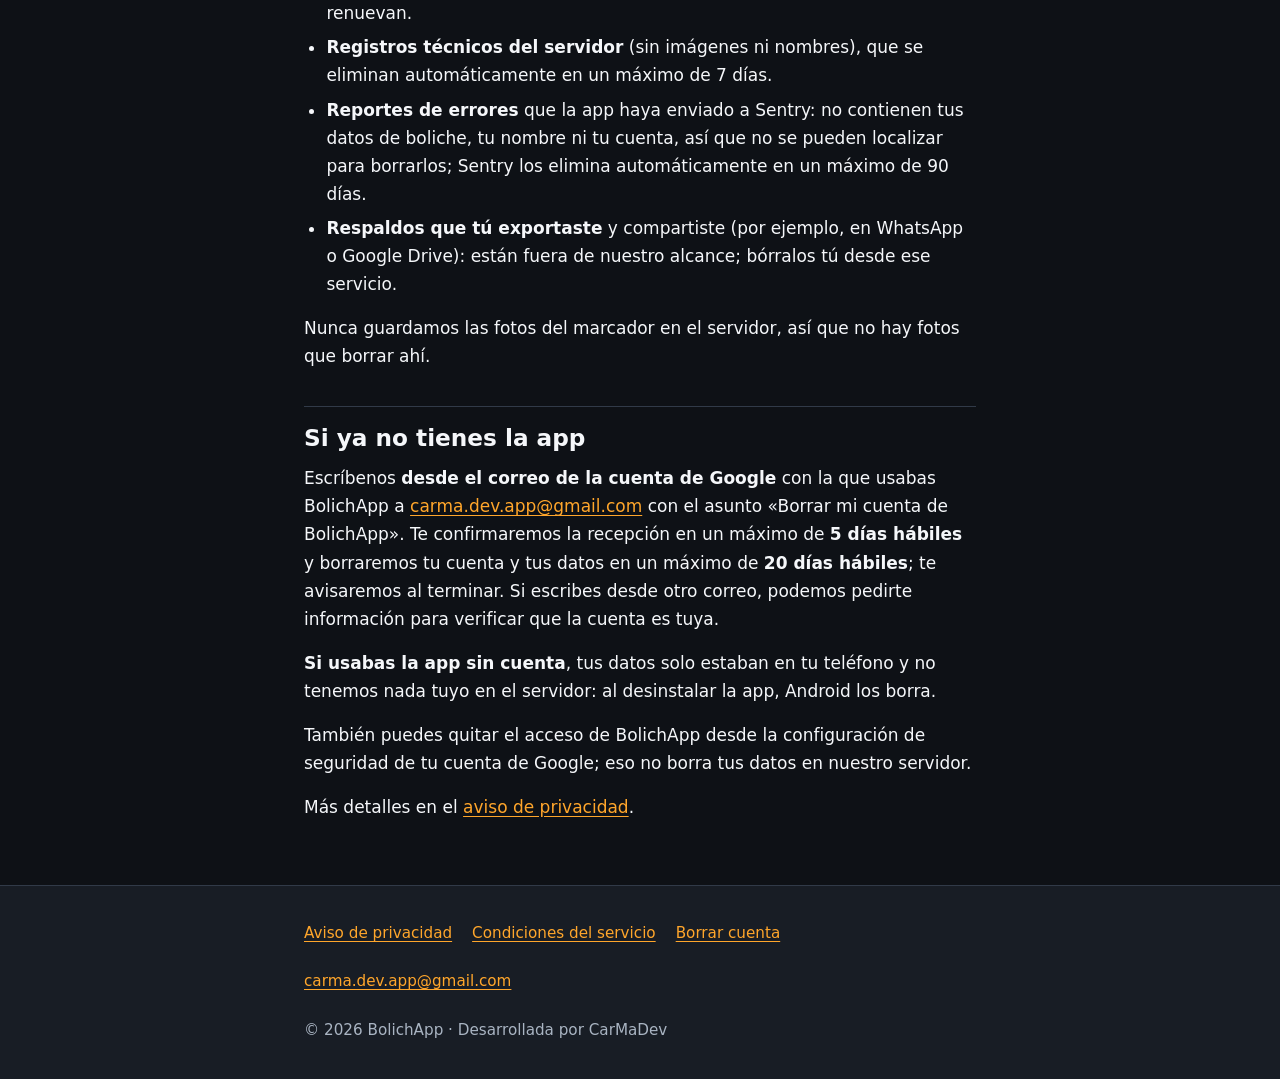
==== commit 2931d13d: "docs(privacy): web version at app.bolichapp.com Privacy 1.4 (es/en): section 2.10 on the web version" ====
--- a/borrar-cuenta/index.html
+++ b/borrar-cuenta/index.html
@@ -46,7 +46,10 @@
 
         <h2 id="app">Desde la app (recomendado)</h2>
         <ol class="steps">
-          <li>Abre BolichApp.</li>
+          <li>
+            Abre BolichApp (en tu teléfono o en
+            <a href="https://app.bolichapp.com">app.bolichapp.com</a>).
+          </li>
           <li>Ve a <span class="path">Ajustes → Tus datos</span>.</li>
           <li>Toca <span class="path">Borrar todos mis datos</span>.</li>
           <li>Confirma con <span class="path">Borrar todo</span>.</li>
@@ -79,7 +82,14 @@
             de fotos asociado.
           </li>
           <li>
-            <strong>En Google:</strong> se revoca el acceso de BolichApp a tu cuenta de Google.
+            <strong>En Google:</strong> desde la app de Android, se revoca el acceso de BolichApp a
+            tu cuenta de Google. Desde la versión web no se puede revocar automáticamente; quítalo
+            en <a href="https://myaccount.google.com/connections">las conexiones de tu cuenta de
+            Google</a>.
+          </li>
+          <li>
+            <strong>En la versión web:</strong> los datos guardados en tu navegador. También puedes
+            borrarlos desde la configuración del navegador (datos del sitio app.bolichapp.com).
           </li>
         </ul>
 
